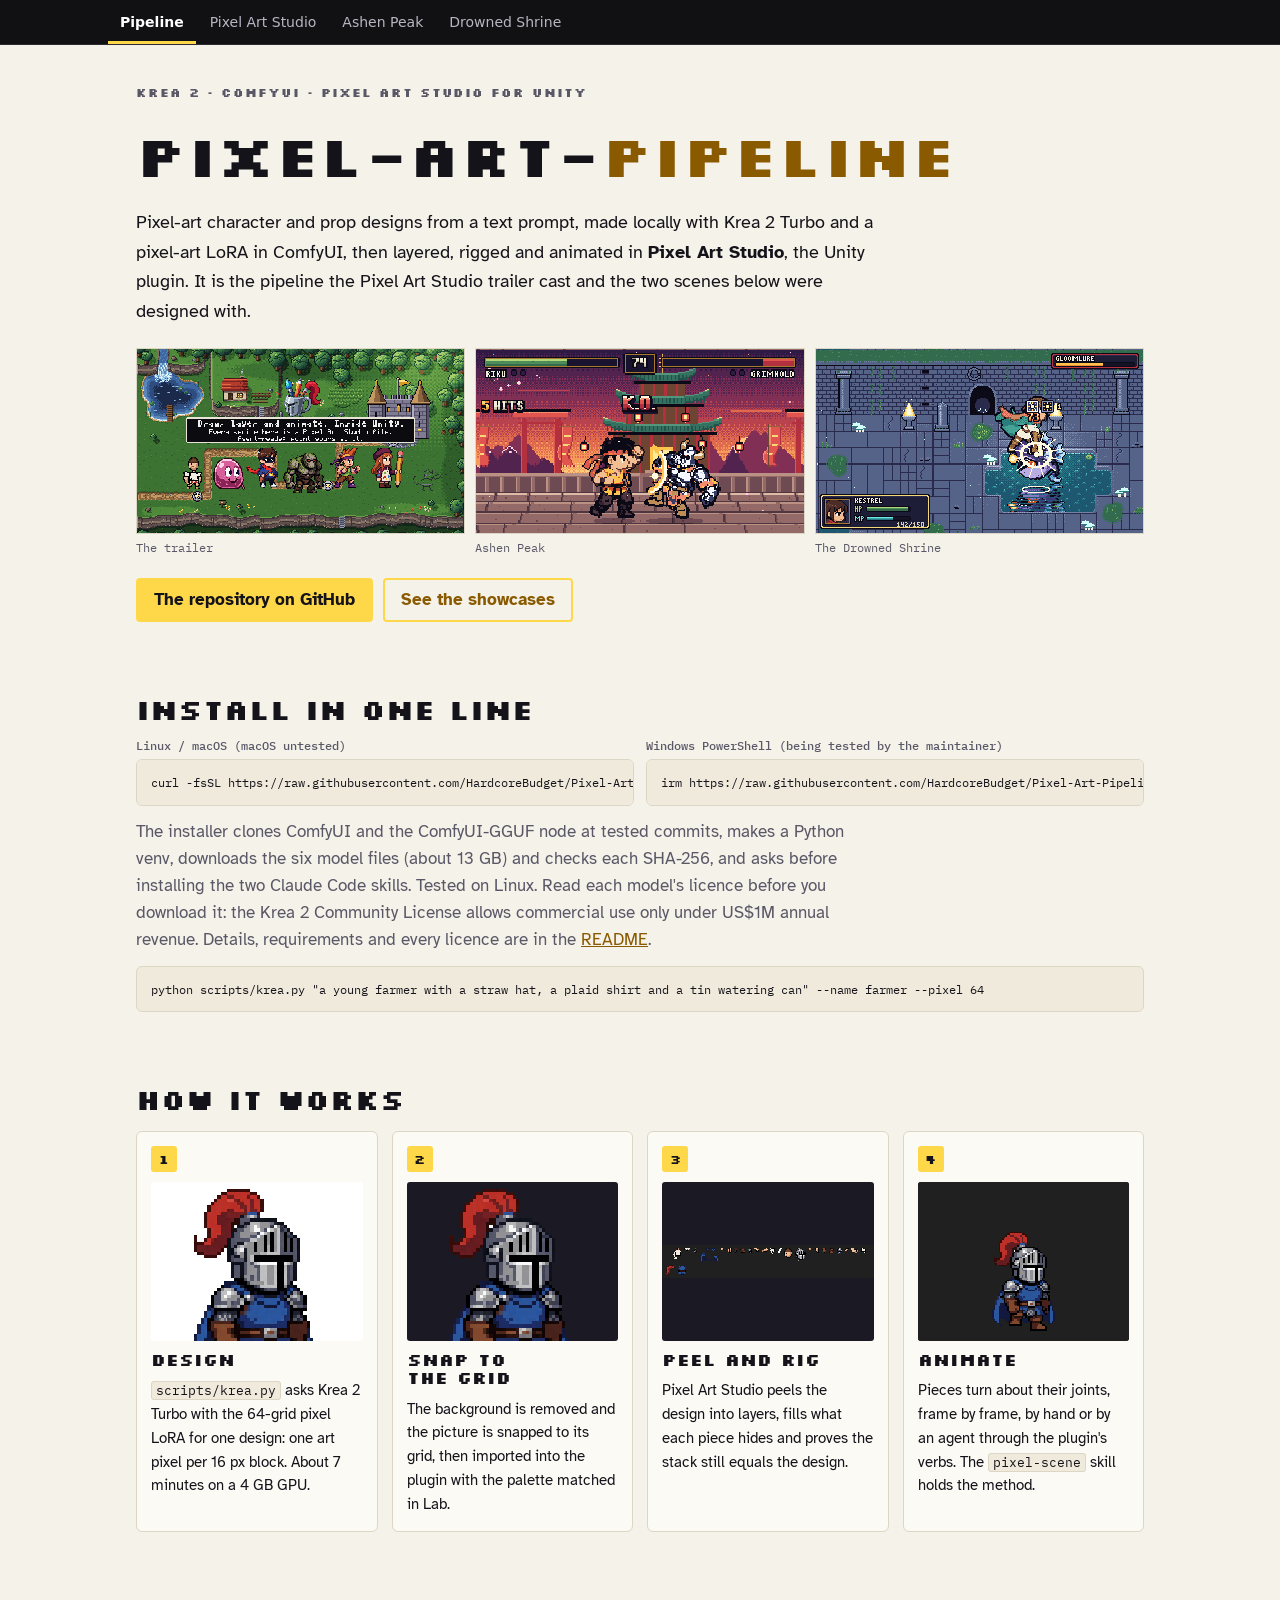
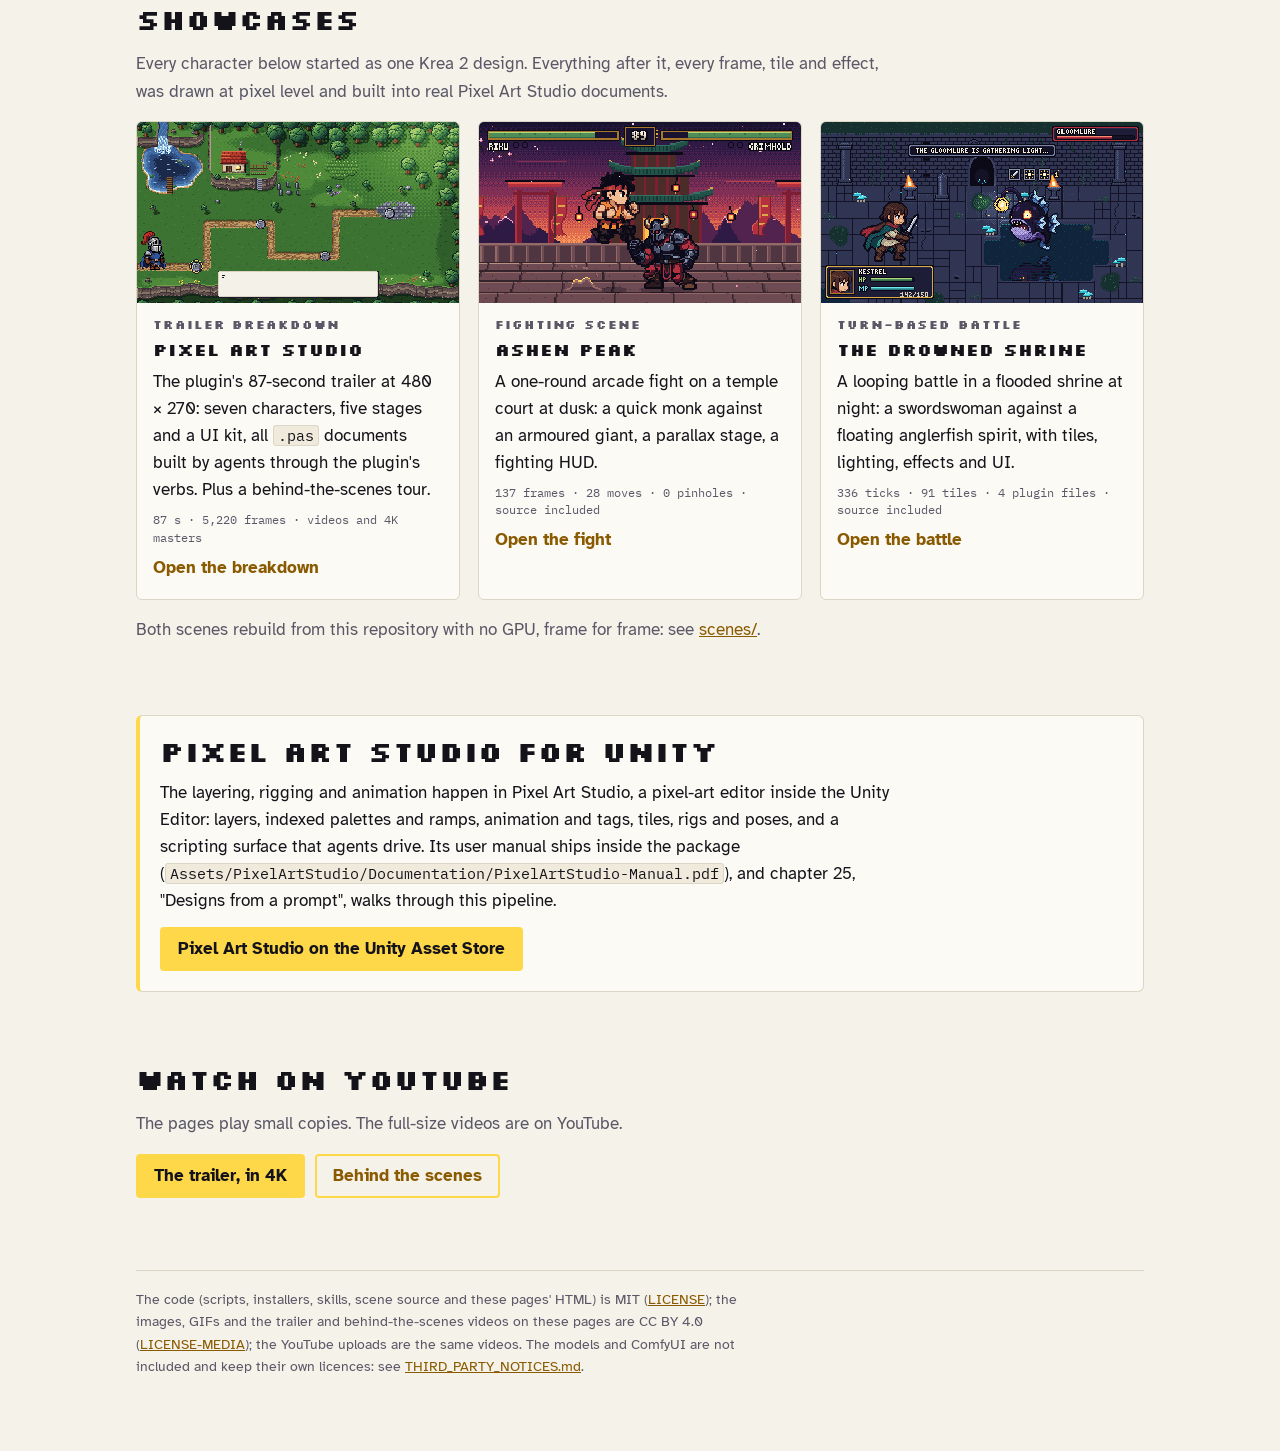
==== docs/index.html @ 782590ef "Pixel Art Pipeline: Krea 2 pixel-art designs for Pixel Art Studio Krea 2 Turbo + the Krea-2-Pixel-Ar" ====
<!doctype html>
<html lang="en">
<head>
<meta charset="utf-8">
<meta name="viewport" content="width=device-width, initial-scale=1">
<title>Pixel-Art-Pipeline</title>
<meta name="description" content="Pixel-art designs from a text prompt with Krea 2 in ComfyUI, and the route into Pixel Art Studio for Unity, with three showcases built through it.">
<link rel="preconnect" href="https://fonts.googleapis.com">
<link rel="preconnect" href="https://fonts.gstatic.com" crossorigin>
<link rel="stylesheet" href="https://fonts.googleapis.com/css2?family=Atkinson+Hyperlegible:wght@400;700&family=IBM+Plex+Mono:wght@400;500&family=Silkscreen:wght@400;700&display=swap">
<style>
:root {
  --bg: #0d0c12; --surface: #16151d; --raise: #1d1c26; --ink: #f2efe6; --muted: #a9a5b6; --line: #2d2b39;
  --accent: #ffd84a; --accent-text: #ffd84a; --on-accent: #0d0c12; --code-bg: #1d1c26;
  --display: "Silkscreen", "Courier New", ui-monospace, monospace;
  --body: "Atkinson Hyperlegible", "Segoe UI", system-ui, sans-serif;
  --mono: "IBM Plex Mono", ui-monospace, "SFMono-Regular", Menlo, Consolas, monospace;
  color-scheme: dark;
}
@media (prefers-color-scheme: light) {
  :root:not([data-theme="dark"]) {
    --bg: #f5f2e9; --surface: #fbfaf5; --raise: #ffffff; --ink: #15131a; --muted: #5a5767; --line: #dcd6c4;
    --accent: #ffd84a; --accent-text: #8a5a00; --on-accent: #15131a; --code-bg: #efeadb; color-scheme: light;
  }
}
:root[data-theme="light"] {
  --bg: #f5f2e9; --surface: #fbfaf5; --raise: #ffffff; --ink: #15131a; --muted: #5a5767; --line: #dcd6c4;
  --accent: #ffd84a; --accent-text: #8a5a00; --on-accent: #15131a; --code-bg: #efeadb; color-scheme: light;
}
* { box-sizing: border-box; }
html { -webkit-text-size-adjust: 100%; }
body { margin: 0; background: var(--bg); color: var(--ink); font: 17px/1.6 var(--body); }
main { max-width: 1040px; margin: 0 auto; padding: 40px 16px 72px; display: flex; flex-direction: column; gap: 72px; }
h1, h2, h3 { font-family: var(--display); font-weight: 700; margin: 0; line-height: 1.1; text-wrap: balance; }
h1 { font-size: clamp(2rem, 7vw, 3.6rem); letter-spacing: 0.01em; }
h1 span { color: var(--accent-text); }
h2 { font-size: clamp(1.3rem, 4vw, 1.75rem); }
h3 { font-size: 1.05rem; }
p { margin: 0; max-width: 68ch; }
a { color: var(--accent-text); }
a:focus-visible, summary:focus-visible { outline: 2px solid var(--accent); outline-offset: 3px; }
.muted { color: var(--muted); }
.eyebrow { font: 700 0.72rem/1.4 var(--display); letter-spacing: 0.08em; text-transform: uppercase; color: var(--muted); margin: 0; }
.stack { display: flex; flex-direction: column; gap: 16px; }
.px { image-rendering: crisp-edges; image-rendering: pixelated; }
img { max-width: 100%; height: auto; display: block; }
code { font: 0.86em/1.4 var(--mono); background: var(--code-bg); border: 1px solid var(--line); padding: 0 4px; border-radius: 3px; overflow-wrap: anywhere; }
pre { margin: 0; background: var(--code-bg); border: 1px solid var(--line); border-radius: 6px; padding: 12px 14px; overflow-x: auto; font: 0.84rem/1.55 var(--mono); }
pre code { background: none; border: 0; padding: 0; overflow-wrap: normal; }

.hero { display: grid; gap: 22px; }
.lede { font-size: 1.15rem; max-width: 62ch; }
.hero-art { display: grid; grid-template-columns: repeat(3, minmax(0, 1fr)); gap: 10px; }
.hero-art figure { margin: 0; display: grid; gap: 6px; }
.hero-art img { width: 100%; background: #000; border: 1px solid var(--line); }
.hero-art figcaption { font: 0.74rem/1.3 var(--mono); color: var(--muted); }
.cta { display: flex; flex-wrap: wrap; gap: 10px; }
.btn { display: inline-flex; align-items: center; min-height: 44px; padding: 0 16px; border-radius: 4px; text-decoration: none; font-weight: 700; border: 2px solid var(--accent); }
.btn.primary { background: var(--accent); color: var(--on-accent); }
.btn.ghost { color: var(--accent-text); }
.btn:hover { filter: brightness(1.08); }

.install { display: grid; gap: 12px; }
.tabs-os { display: grid; grid-template-columns: repeat(auto-fit, minmax(min(100%, 420px), 1fr)); gap: 12px; }
.os { display: grid; gap: 6px; }
.os .label { font: 500 0.78rem/1.3 var(--mono); color: var(--muted); }

.steps { list-style: none; margin: 0; padding: 0; display: grid; grid-template-columns: repeat(auto-fit, minmax(min(100%, 220px), 1fr)); gap: 14px; counter-reset: s; }
.steps li { background: var(--surface); border: 1px solid var(--line); border-radius: 6px; padding: 14px; display: grid; gap: 10px; align-content: start; counter-increment: s; }
.steps li::before { content: counter(s); font: 700 0.8rem/1 var(--display); color: var(--on-accent); background: var(--accent); width: 26px; height: 26px; display: grid; place-items: center; border-radius: 3px; }
.steps .art { background: #fff; border-radius: 3px; display: grid; place-items: center; aspect-ratio: 4 / 3; overflow: hidden; }
.steps .art.dark { background: #1b1a24; }
.steps .art img { width: 100%; height: 100%; object-fit: contain; }
.steps p { font-size: 0.93rem; }

.cards { display: grid; grid-template-columns: repeat(auto-fit, minmax(min(100%, 300px), 1fr)); gap: 18px; }
.card { background: var(--surface); border: 1px solid var(--line); border-radius: 6px; overflow: hidden; display: grid; grid-template-rows: auto 1fr; text-decoration: none; color: inherit; }
.card:hover { border-color: var(--accent); }
.card:focus-visible { outline: 2px solid var(--accent); outline-offset: 3px; }
.card img { width: 100%; aspect-ratio: 16 / 9; object-fit: cover; background: #000; }
.card .body { padding: 14px 16px 18px; display: grid; gap: 8px; align-content: start; }
.card .facts { font: 0.76rem/1.4 var(--mono); color: var(--muted); }
.card .go { font-weight: 700; color: var(--accent-text); }

.plugin { background: var(--surface); border: 1px solid var(--line); border-left: 4px solid var(--accent); border-radius: 6px; padding: 20px; display: grid; gap: 12px; }
footer { border-top: 1px solid var(--line); padding-top: 18px; font-size: 0.88rem; color: var(--muted); display: grid; gap: 8px; }
@media (max-width: 560px) {
  body { font-size: 16px; }
  .hero-art { grid-template-columns: 1fr 1fr; }
  .hero-art figure:first-child { grid-column: 1 / -1; }
}
</style>
<link rel="stylesheet" href="assets/site-tabs.css">
</head>
<body>
<a class="site-skip" href="#content">Skip to content</a>
<nav class="site-tabs" aria-label="Site">
  <ul>
    <li><a href="index.html" aria-current="page">Pipeline</a></li>
    <li><a href="pixel-art-studio/index.html">Pixel Art Studio</a></li>
    <li><a href="ashen-peak/index.html">Ashen Peak</a></li>
    <li><a href="drowned-shrine/index.html">Drowned Shrine</a></li>
  </ul>
</nav>

<main id="content">
  <header class="hero">
    <p class="eyebrow">Krea 2 &middot; ComfyUI &middot; Pixel Art Studio for Unity</p>
    <h1>Pixel-Art-<span>Pipeline</span></h1>
    <p class="lede">Pixel-art character and prop designs from a text prompt, made locally with Krea 2 Turbo and a pixel-art
      LoRA in ComfyUI, then layered, rigged and animated in <strong>Pixel Art Studio</strong>, the Unity plugin. It is the
      pipeline the Pixel Art Studio trailer cast and the two scenes below were designed with.</p>
    <div class="hero-art">
      <figure><img class="px" src="pixel-art-studio/media/poster.png" width="480" height="270" alt="The Pixel Art Studio trailer's title frame"><figcaption>The trailer</figcaption></figure>
      <figure><img class="px" src="ashen-peak/media/key_302.png" width="256" height="144" alt="Ashen Peak: Riku's flaming uppercut lands the K.O."><figcaption>Ashen Peak</figcaption></figure>
      <figure><img class="px" src="drowned-shrine/media/key_225.png" width="320" height="180" alt="The Drowned Shrine: Kestrel's Dawn Cleave sunburst"><figcaption>The Drowned Shrine</figcaption></figure>
    </div>
    <div class="cta">
      <a class="btn primary" href="https://github.com/HardcoreBudget/Pixel-Art-Pipeline">The repository on GitHub</a>
      <a class="btn ghost" href="#showcases">See the showcases</a>
    </div>
  </header>

  <section class="install" aria-labelledby="h-install">
    <h2 id="h-install">Install in one line</h2>
    <div class="tabs-os">
      <div class="os"><span class="label">Linux / macOS (macOS untested)</span>
        <pre><code>curl -fsSL https://raw.githubusercontent.com/HardcoreBudget/Pixel-Art-Pipeline/main/install.sh | bash</code></pre></div>
      <div class="os"><span class="label">Windows PowerShell (being tested by the maintainer)</span>
        <pre><code>irm https://raw.githubusercontent.com/HardcoreBudget/Pixel-Art-Pipeline/main/install.ps1 | iex</code></pre></div>
    </div>
    <p class="muted">The installer clones ComfyUI and the ComfyUI-GGUF node at tested commits, makes a Python venv, downloads
      the six model files (about 13 GB) and checks each SHA-256, and asks before installing the two Claude Code skills.
      Tested on Linux. Read each model's licence before you download it: the Krea 2
      Community License allows commercial use only under US$1M annual revenue. Details, requirements and every licence are
      in the <a href="https://github.com/HardcoreBudget/Pixel-Art-Pipeline#readme">README</a>.</p>
    <pre><code>python scripts/krea.py "a young farmer with a straw hat, a plaid shirt and a tin watering can" --name farmer --pixel 64</code></pre>
  </section>

  <section class="stack" aria-labelledby="h-how">
    <h2 id="h-how">How it works</h2>
    <ol class="steps">
      <li><div class="art"><img class="px" src="pixel-art-studio/media/cast/sir-stacks-design.png" width="256" height="256" loading="lazy" alt="Sir Stacks as Krea 2 drew him"></div>
        <h3>Design</h3><p><code>scripts/krea.py</code> asks Krea 2 Turbo with the 64-grid pixel LoRA for one design: one art pixel per 16 px block. About 7 minutes on a 4 GB GPU.</p></li>
      <li><div class="art dark"><img class="px" src="pixel-art-studio/media/cast/sir-stacks-grid6.png" loading="lazy" alt="Sir Stacks on the 64 grid"></div>
        <h3>Snap to the grid</h3><p>The background is removed and the picture is snapped to its grid, then imported into the plugin with the palette matched in Lab.</p></li>
      <li><div class="art dark"><img class="px" src="pixel-art-studio/media/cast/sir-stacks-pieces.png" loading="lazy" alt="Sir Stacks peeled into layers"></div>
        <h3>Peel and rig</h3><p>Pixel Art Studio peels the design into layers, fills what each piece hides and proves the stack still equals the design.</p></li>
      <li><div class="art dark"><img class="px" src="pixel-art-studio/media/cast/sir-stacks-walk.gif" loading="lazy" alt="Sir Stacks walking"></div>
        <h3>Animate</h3><p>Pieces turn about their joints, frame by frame, by hand or by an agent through the plugin's verbs. The <code>pixel-scene</code> skill holds the method.</p></li>
    </ol>
  </section>

  <section class="stack" id="showcases" aria-labelledby="h-showcases">
    <h2 id="h-showcases">Showcases</h2>
    <p class="muted">Every character below started as one Krea 2 design. Everything after it, every frame, tile and effect,
      was drawn at pixel level and built into real Pixel Art Studio documents.</p>
    <div class="cards">
      <a class="card" href="pixel-art-studio/index.html">
        <img class="px" src="pixel-art-studio/media/scenes/intro-f120.png" loading="lazy" alt="A frame from the trailer's intro">
        <div class="body"><p class="eyebrow">Trailer breakdown</p><h3>Pixel Art Studio</h3>
          <p>The plugin's 87-second trailer at 480 &times; 270: seven characters, five stages and a UI kit, all <code>.pas</code> documents built by agents through the plugin's verbs. Plus a behind-the-scenes tour.</p>
          <span class="facts">87 s &middot; 5,220 frames &middot; videos and 4K masters</span><span class="go">Open the breakdown</span></div>
      </a>
      <a class="card" href="ashen-peak/index.html">
        <img class="px" src="ashen-peak/media/key_124.png" loading="lazy" alt="Ashen Peak: Riku jumps the shockwave">
        <div class="body"><p class="eyebrow">Fighting scene</p><h3>Ashen Peak</h3>
          <p>A one-round arcade fight on a temple court at dusk: a quick monk against an armoured giant, a parallax stage, a fighting HUD.</p>
          <span class="facts">137 frames &middot; 28 moves &middot; 0 pinholes &middot; source included</span><span class="go">Open the fight</span></div>
      </a>
      <a class="card" href="drowned-shrine/index.html">
        <img class="px" src="drowned-shrine/media/key_150.png" loading="lazy" alt="The Drowned Shrine: the Gloomlure charges under three locks">
        <div class="body"><p class="eyebrow">Turn-based battle</p><h3>The Drowned Shrine</h3>
          <p>A looping battle in a flooded shrine at night: a swordswoman against a floating anglerfish spirit, with tiles, lighting, effects and UI.</p>
          <span class="facts">336 ticks &middot; 91 tiles &middot; 4 plugin files &middot; source included</span><span class="go">Open the battle</span></div>
      </a>
    </div>
    <p class="muted">Both scenes rebuild from this repository with no GPU, frame for frame: see
      <a href="https://github.com/HardcoreBudget/Pixel-Art-Pipeline/tree/main/scenes">scenes/</a>.</p>
  </section>

  <section class="plugin" aria-labelledby="h-plugin">
    <h2 id="h-plugin">Pixel Art Studio for Unity</h2>
    <p>The layering, rigging and animation happen in Pixel Art Studio, a pixel-art editor inside the Unity Editor: layers,
      indexed palettes and ramps, animation and tags, tiles, rigs and poses, and a scripting surface that agents drive.
      Its user manual ships inside the package
      (<code>Assets/PixelArtStudio/Documentation/PixelArtStudio-Manual.pdf</code>), and chapter 25, "Designs from a
      prompt", walks through this pipeline.</p>
    <div class="cta">
      <!-- Asset Store preview link (package in review); swap for the public listing URL once it is live -->
      <a class="btn primary" href="https://assetstore.unity.com/preview/415748/1510320">Pixel Art Studio on the Unity Asset Store</a>
    </div>
  </section>

  <section class="stack" aria-labelledby="h-watch">
    <h2 id="h-watch">Watch on YouTube</h2>
    <p class="muted">The pages play small copies. The full-size videos are on YouTube.</p>
    <div class="cta">
      <a class="btn primary" href="https://youtu.be/kO9-EMmBzIY">The trailer, in 4K</a>
      <a class="btn ghost" href="https://youtu.be/6D3o98zsSJg">Behind the scenes</a>
    </div>
  </section>

  <footer>
    <p>The code (scripts, installers, skills, scene source and these pages' HTML) is MIT
      (<a href="https://github.com/HardcoreBudget/Pixel-Art-Pipeline/blob/main/LICENSE">LICENSE</a>); the images, GIFs and the trailer and
      behind-the-scenes videos on these pages are CC BY 4.0
      (<a href="https://github.com/HardcoreBudget/Pixel-Art-Pipeline/blob/main/LICENSE-MEDIA">LICENSE-MEDIA</a>); the YouTube uploads are the same videos. The models and ComfyUI are
      not included and keep their own licences: see
      <a href="https://github.com/HardcoreBudget/Pixel-Art-Pipeline/blob/main/THIRD_PARTY_NOTICES.md">THIRD_PARTY_NOTICES.md</a>.</p>
  </footer>
</main>
</body>
</html>
---- docs/assets/site-tabs.css ----
/* The shared site tab bar. Neutral on purpose: the same dark strip on every page and in both colour schemes, so it
   sits above each showcase's own theme without restyling it. Everything is scoped to .site-tabs. */
.site-skip {
  position: absolute; left: 8px; top: -64px; z-index: 100;
  padding: 10px 14px; background: #f2f0ea; color: #111114; border-radius: 4px;
  font: 600 14px/1.2 system-ui, -apple-system, "Segoe UI", sans-serif; text-decoration: none;
}
.site-skip:focus { top: 8px; outline: 2px solid #ffd84a; outline-offset: 2px; }
.site-tabs {
  background: #111114; border-bottom: 1px solid #2c2b33; color: #e9e6df;
  font: 500 14px/1.2 system-ui, -apple-system, "Segoe UI", sans-serif;
  margin: 0; padding: 0;
}
/* the trailer page pads <body> sideways; reach the edges anyway */
body.site-body-padded .site-tabs { margin-inline: -16px; }
.site-tabs ul {
  list-style: none; margin: 0 auto; padding: 0 8px; max-width: 1080px;
  display: flex; gap: 2px; overflow-x: auto; scrollbar-width: none; -webkit-overflow-scrolling: touch;
}
.site-tabs ul::-webkit-scrollbar { display: none; }
.site-tabs li { flex: none; margin: 0; padding: 0; }
.site-tabs a {
  display: flex; align-items: center; min-height: 44px; padding: 0 12px;
  color: #b9b6c2; text-decoration: none; white-space: nowrap;
  border-bottom: 3px solid transparent; border-top: 3px solid transparent;
}
.site-tabs a:hover { color: #ffffff; border-bottom-color: #5b5868; }
.site-tabs a[aria-current="page"] { color: #ffffff; font-weight: 700; border-bottom-color: #ffd84a; }
.site-tabs a:focus-visible { outline: 2px solid #ffd84a; outline-offset: -4px; border-radius: 2px; }
.site-tabs .site-brand { color: #ffd84a; font-weight: 700; letter-spacing: 0.02em; }
@media (prefers-reduced-motion: reduce) { .site-tabs * { transition: none !important; } }
/* narrow screens: wrap instead of hiding the last tab behind a sideways scroll */
@media (max-width: 520px) {
  .site-tabs ul { flex-wrap: wrap; overflow-x: visible; padding: 2px 4px; }
  .site-tabs a { min-height: 40px; padding: 0 9px; font-size: 13.5px; }
}
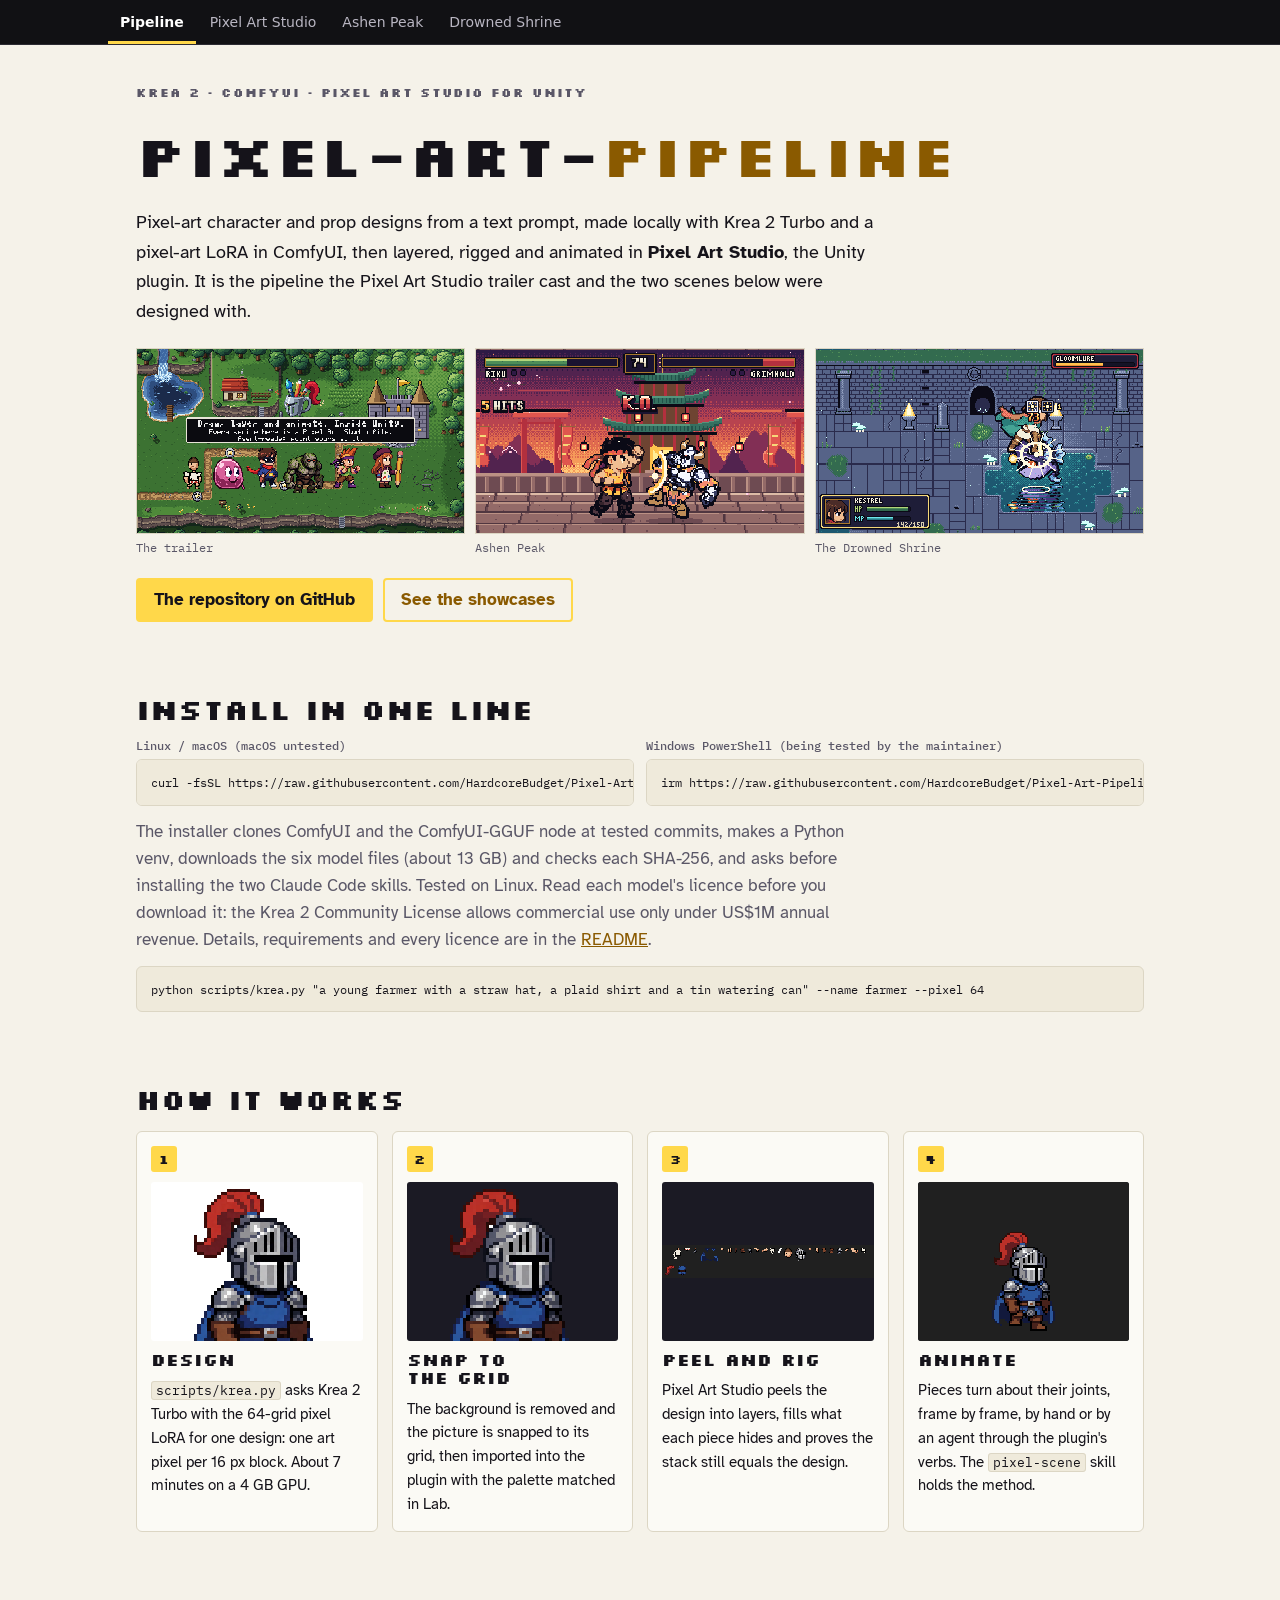
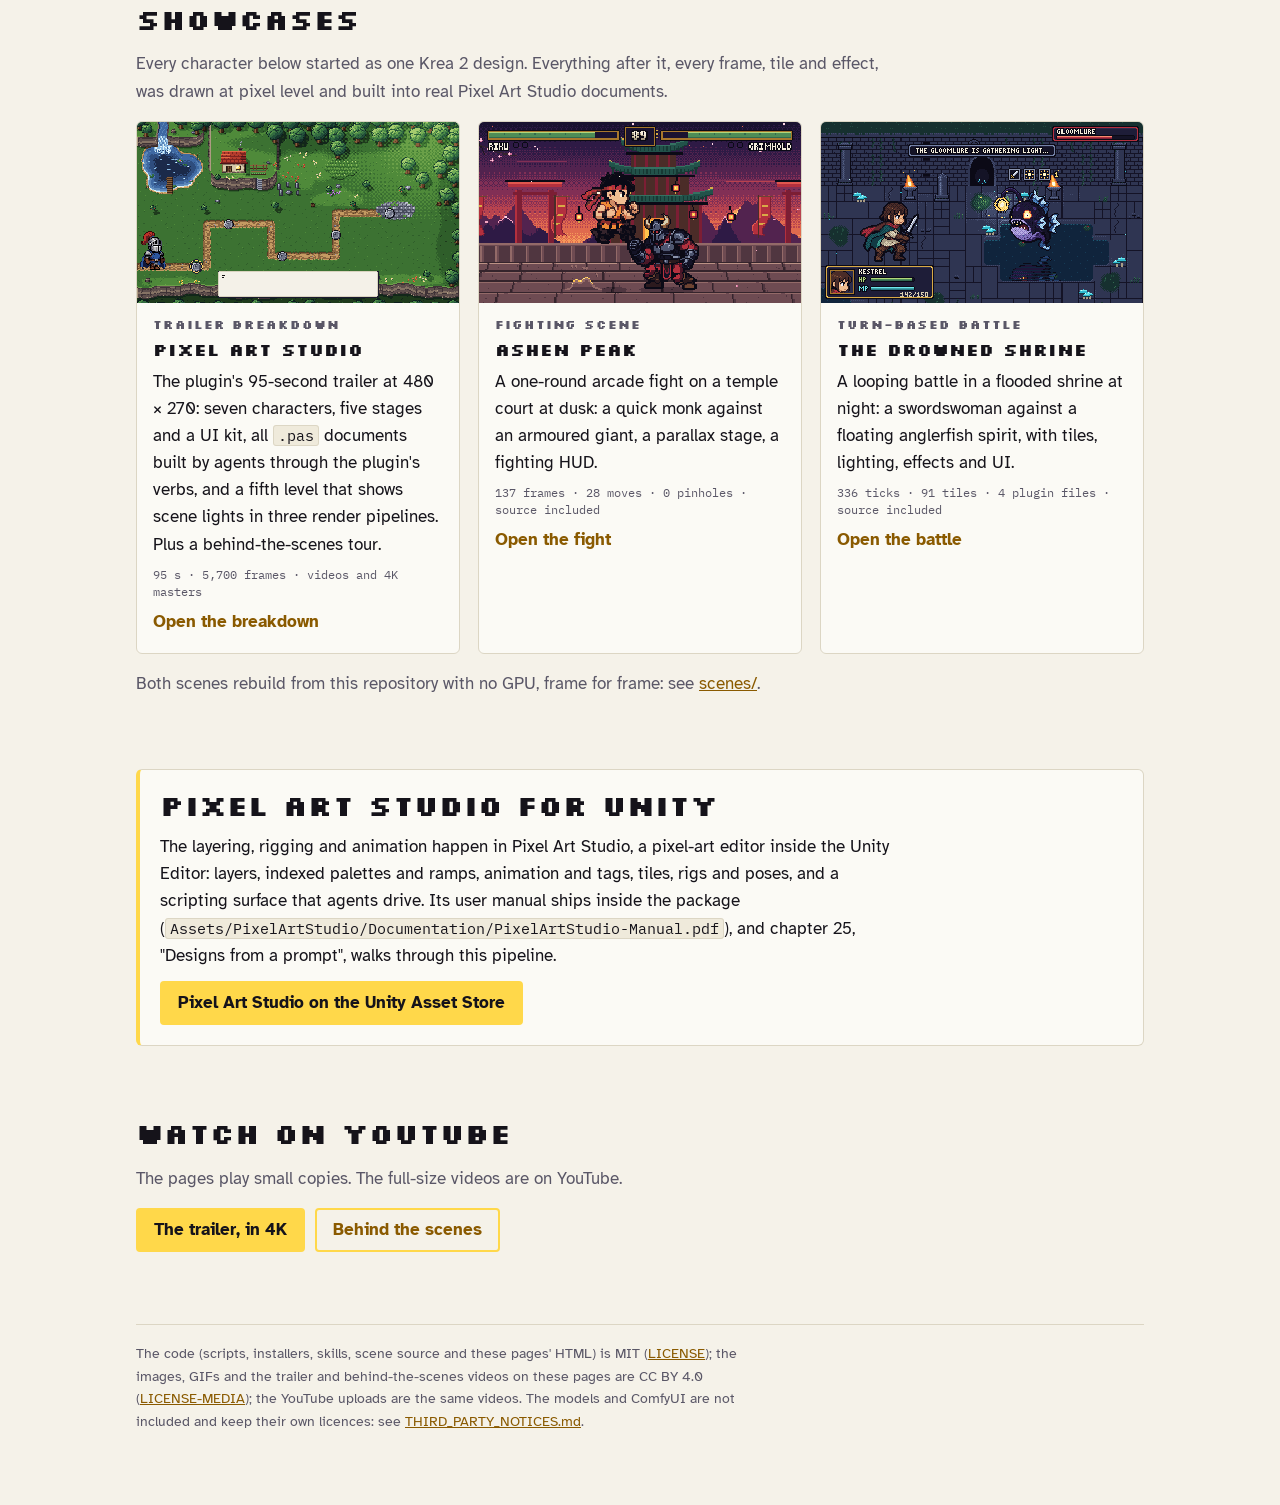
==== commit 973e9d98: "Update the Pixel Art Studio trailer page for the 1.2 trailer and behind-the-scenes video The trailer" ====
--- a/docs/index.html
+++ b/docs/index.html
@@ -159,8 +159,8 @@
       <a class="card" href="pixel-art-studio/index.html">
         <img class="px" src="pixel-art-studio/media/scenes/intro-f120.png" loading="lazy" alt="A frame from the trailer's intro">
         <div class="body"><p class="eyebrow">Trailer breakdown</p><h3>Pixel Art Studio</h3>
-          <p>The plugin's 87-second trailer at 480 &times; 270: seven characters, five stages and a UI kit, all <code>.pas</code> documents built by agents through the plugin's verbs. Plus a behind-the-scenes tour.</p>
-          <span class="facts">87 s &middot; 5,220 frames &middot; videos and 4K masters</span><span class="go">Open the breakdown</span></div>
+          <p>The plugin's 95-second trailer at 480 &times; 270: seven characters, five stages and a UI kit, all <code>.pas</code> documents built by agents through the plugin's verbs, and a fifth level that shows scene lights in three render pipelines. Plus a behind-the-scenes tour.</p>
+          <span class="facts">95 s &middot; 5,700 frames &middot; videos and 4K masters</span><span class="go">Open the breakdown</span></div>
       </a>
       <a class="card" href="ashen-peak/index.html">
         <img class="px" src="ashen-peak/media/key_124.png" loading="lazy" alt="Ashen Peak: Riku jumps the shockwave">
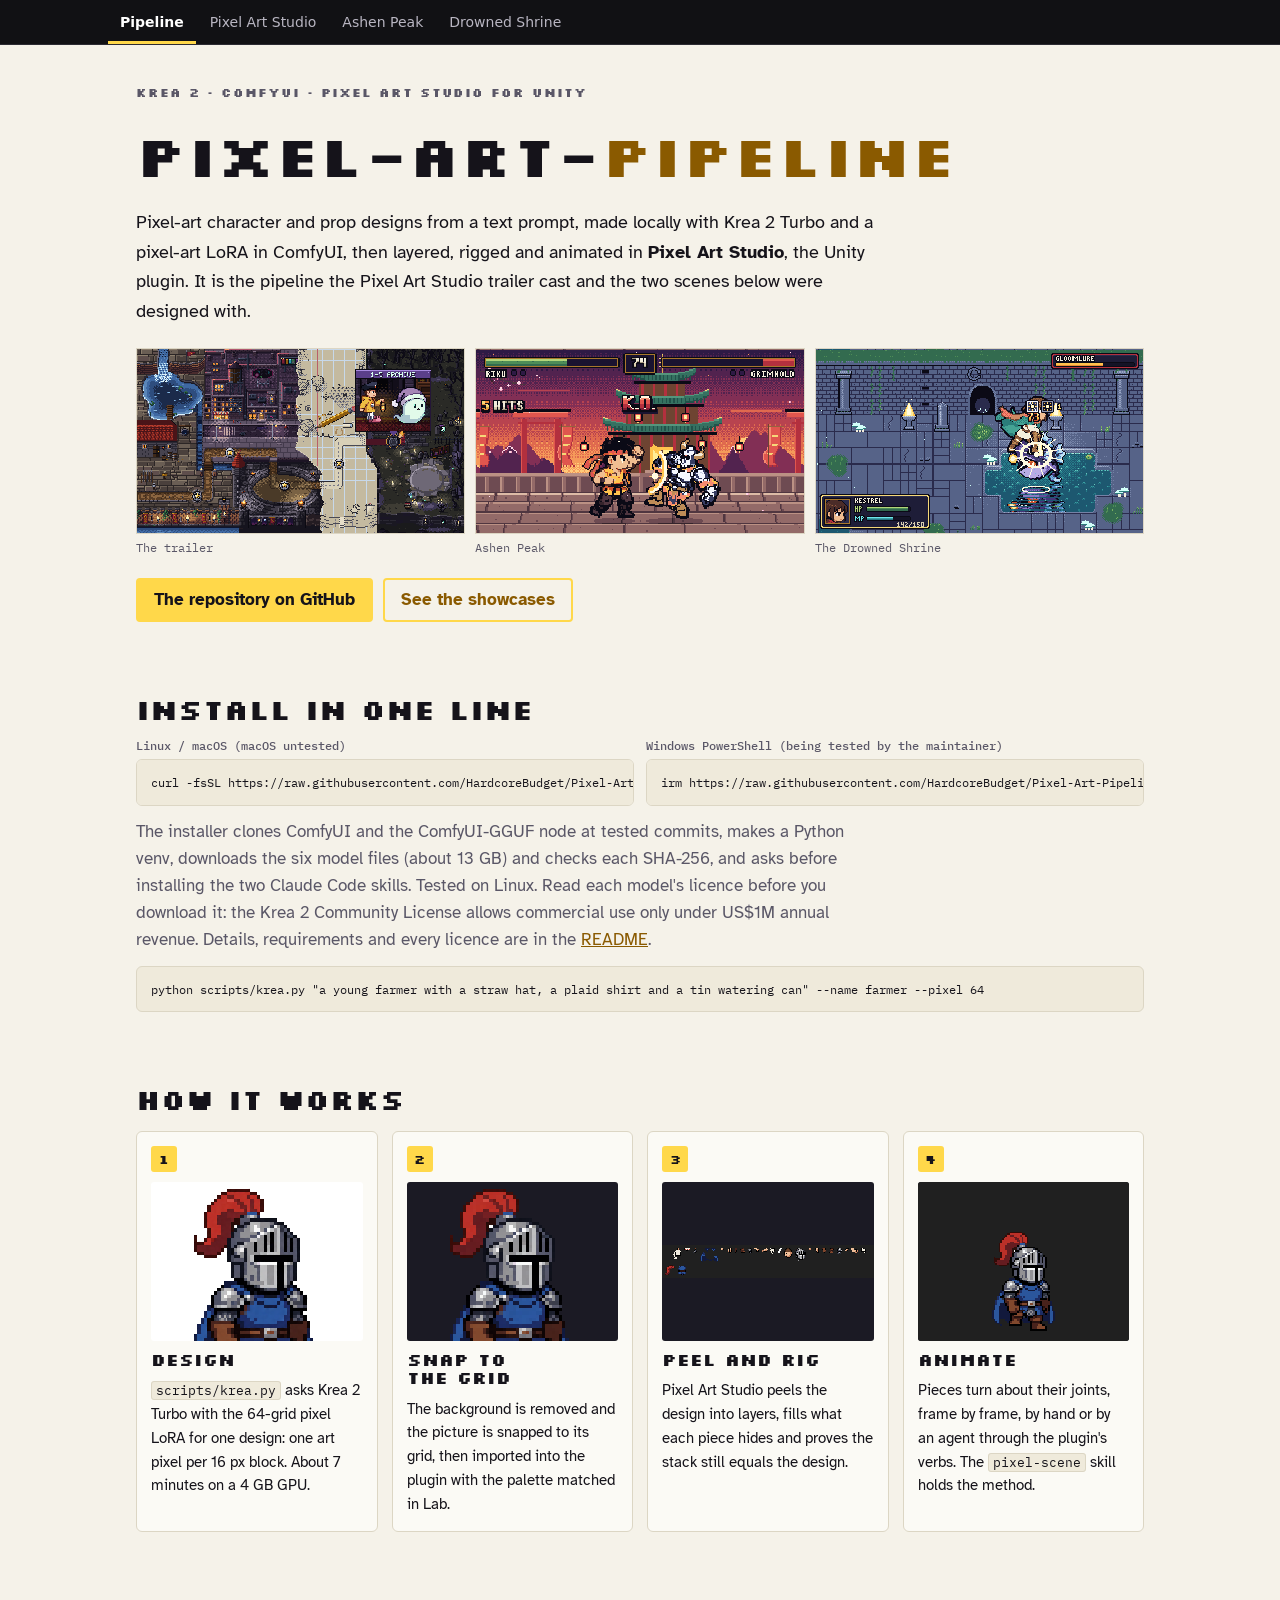
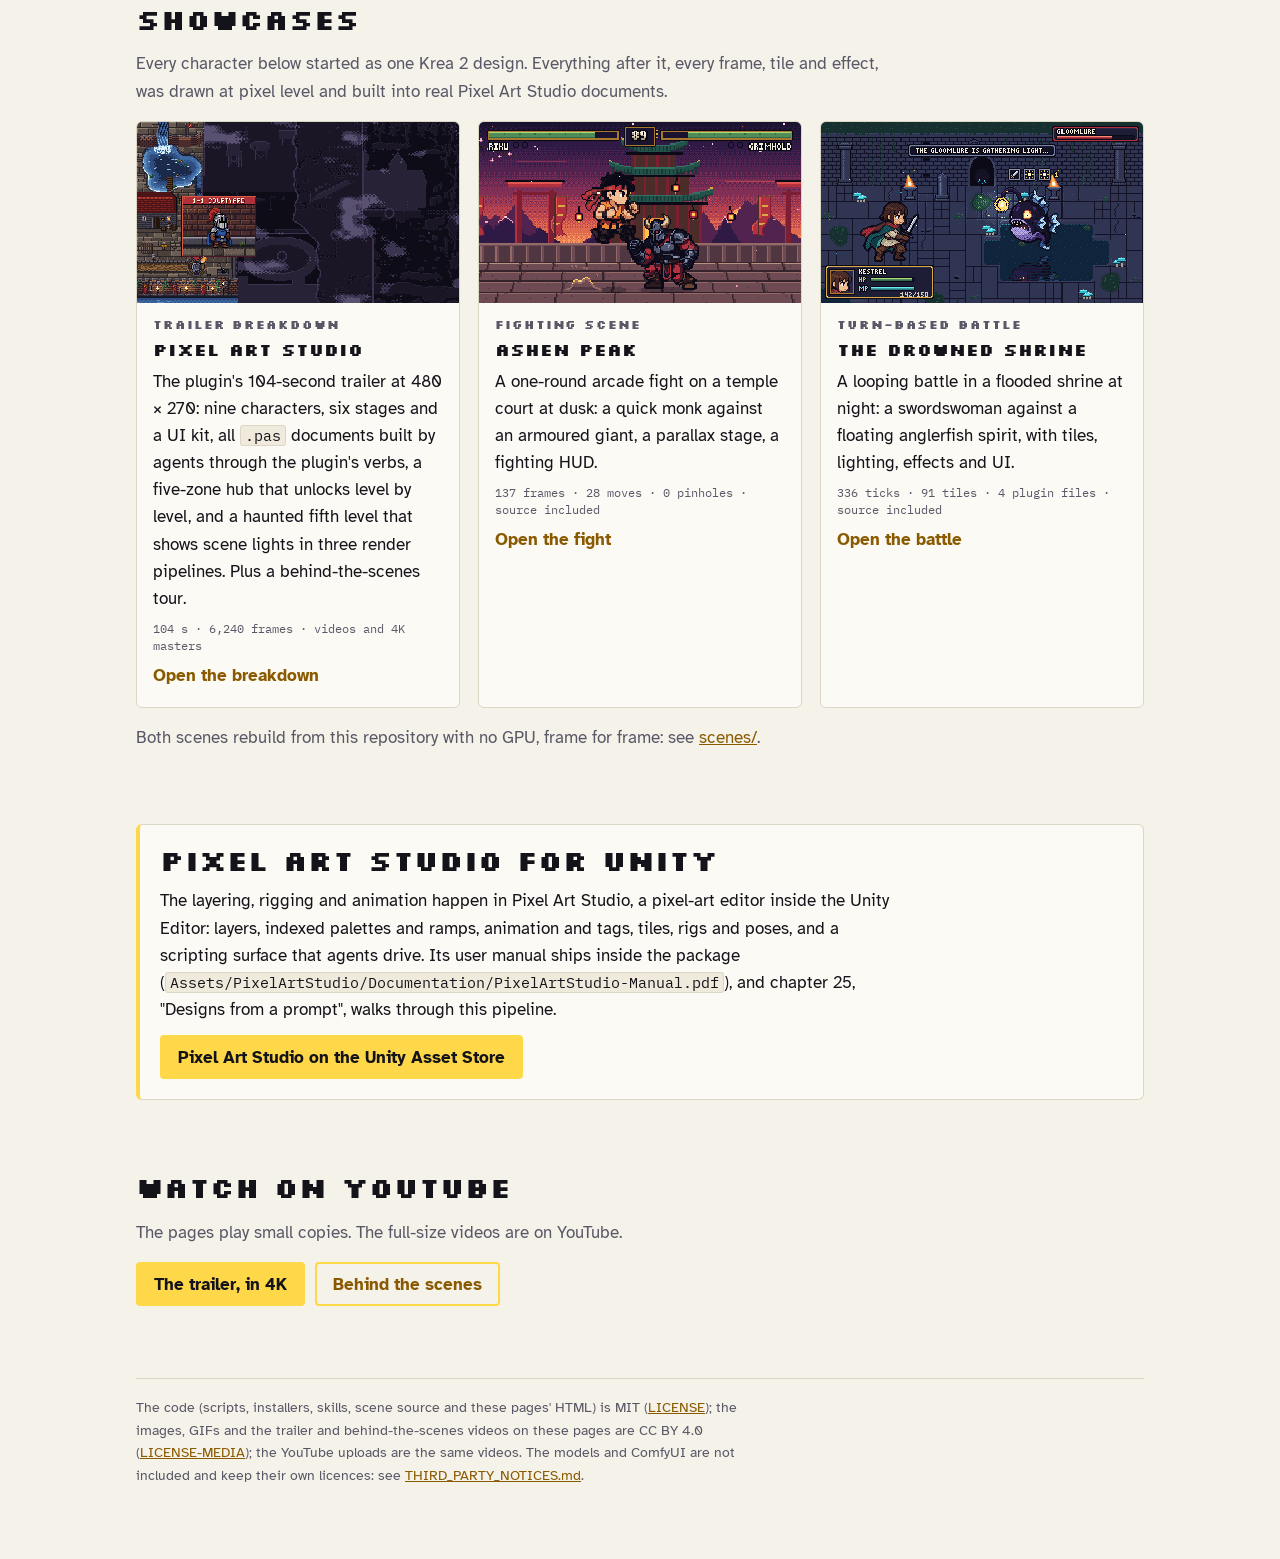
==== commit d6e5c6d3: "Update the Pixel Art Studio page for the 104 s trailer: unlocking five-zone hub, level 1-5 in the Ar" ====
--- a/docs/index.html
+++ b/docs/index.html
@@ -157,10 +157,10 @@
       was drawn at pixel level and built into real Pixel Art Studio documents.</p>
     <div class="cards">
       <a class="card" href="pixel-art-studio/index.html">
-        <img class="px" src="pixel-art-studio/media/scenes/intro-f120.png" loading="lazy" alt="A frame from the trailer's intro">
+        <img class="px" src="pixel-art-studio/media/scenes/intro-f330.png" loading="lazy" alt="A frame from the trailer's intro">
         <div class="body"><p class="eyebrow">Trailer breakdown</p><h3>Pixel Art Studio</h3>
-          <p>The plugin's 95-second trailer at 480 &times; 270: seven characters, five stages and a UI kit, all <code>.pas</code> documents built by agents through the plugin's verbs, and a fifth level that shows scene lights in three render pipelines. Plus a behind-the-scenes tour.</p>
-          <span class="facts">95 s &middot; 5,700 frames &middot; videos and 4K masters</span><span class="go">Open the breakdown</span></div>
+          <p>The plugin's 104-second trailer at 480 &times; 270: nine characters, six stages and a UI kit, all <code>.pas</code> documents built by agents through the plugin's verbs, a five-zone hub that unlocks level by level, and a haunted fifth level that shows scene lights in three render pipelines. Plus a behind-the-scenes tour.</p>
+          <span class="facts">104 s &middot; 6,240 frames &middot; videos and 4K masters</span><span class="go">Open the breakdown</span></div>
       </a>
       <a class="card" href="ashen-peak/index.html">
         <img class="px" src="ashen-peak/media/key_124.png" loading="lazy" alt="Ashen Peak: Riku jumps the shockwave">
@@ -196,8 +196,8 @@
     <h2 id="h-watch">Watch on YouTube</h2>
     <p class="muted">The pages play small copies. The full-size videos are on YouTube.</p>
     <div class="cta">
-      <a class="btn primary" href="https://youtu.be/kO9-EMmBzIY">The trailer, in 4K</a>
-      <a class="btn ghost" href="https://youtu.be/6D3o98zsSJg">Behind the scenes</a>
+      <a class="btn primary" href="https://youtu.be/WxdEQH4bKfU">The trailer, in 4K</a>
+      <a class="btn ghost" href="https://youtu.be/r_fc4_3jlh4">Behind the scenes</a>
     </div>
   </section>
 
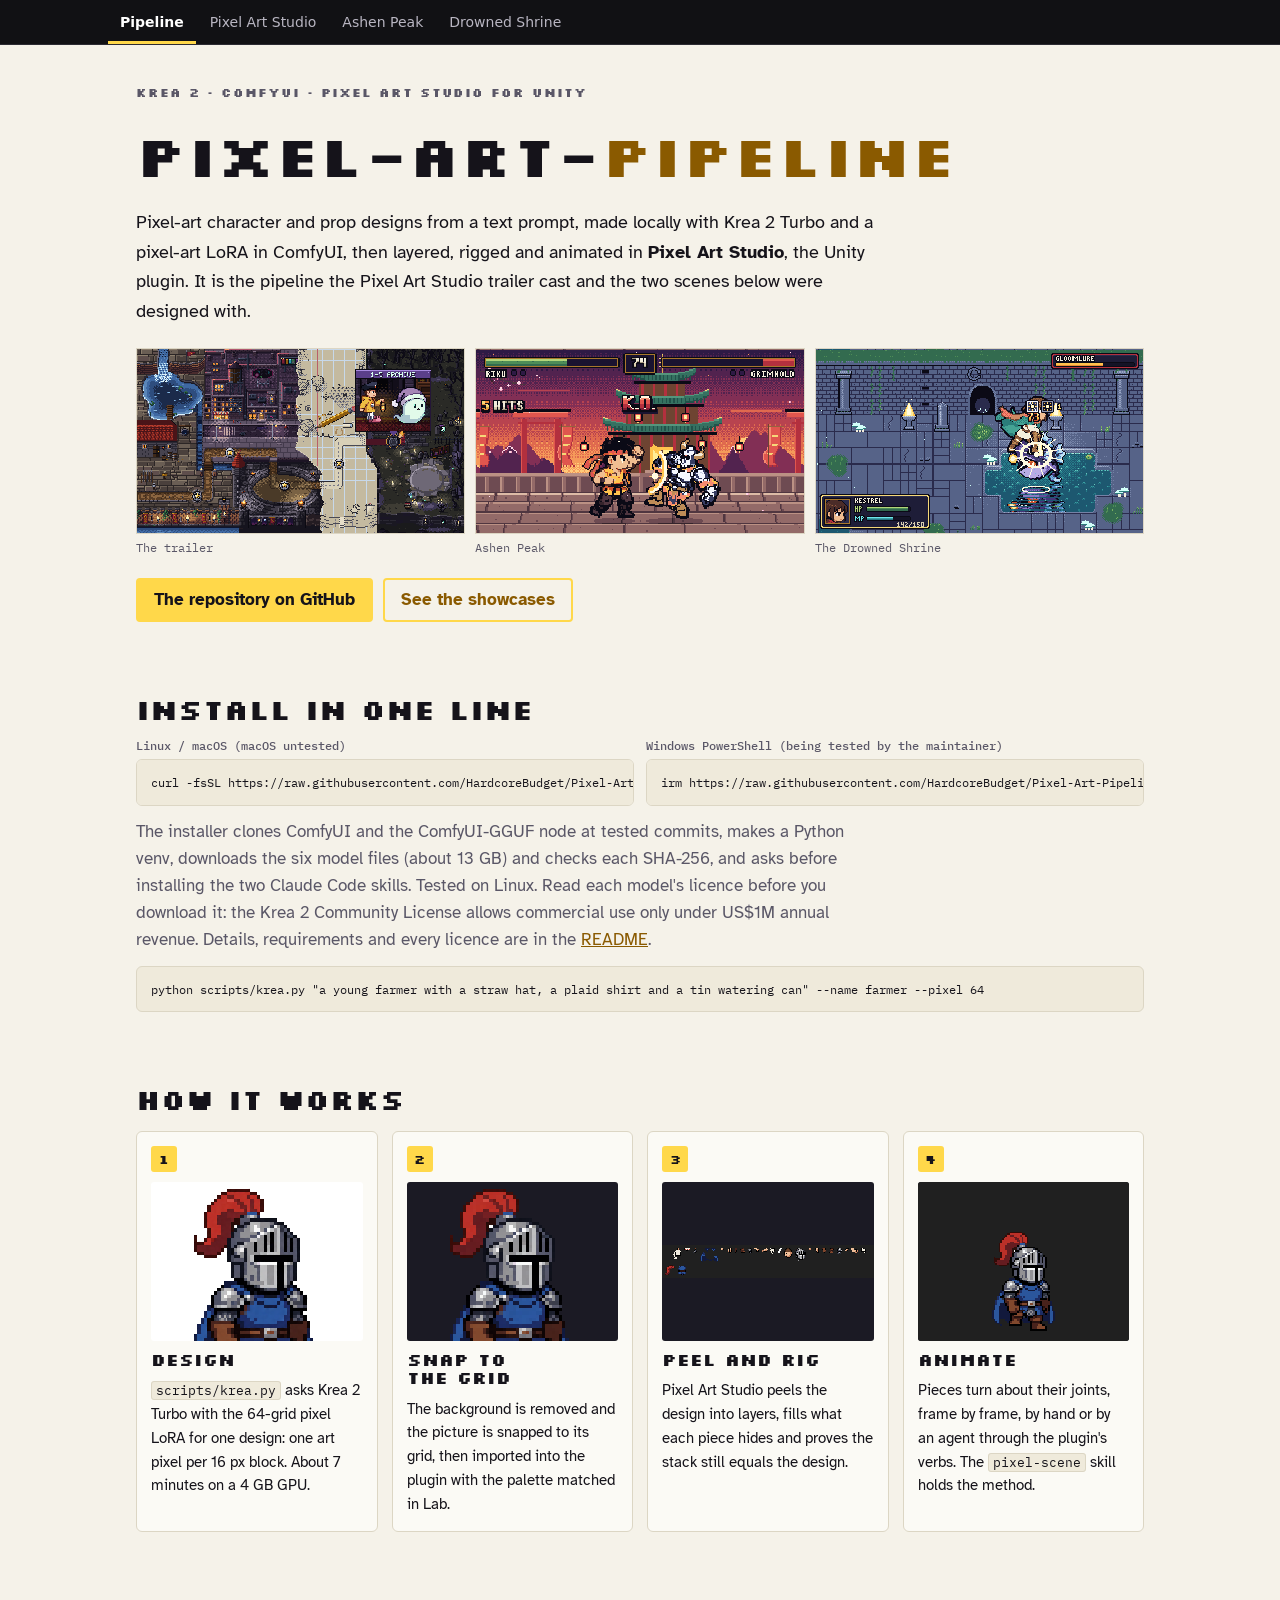
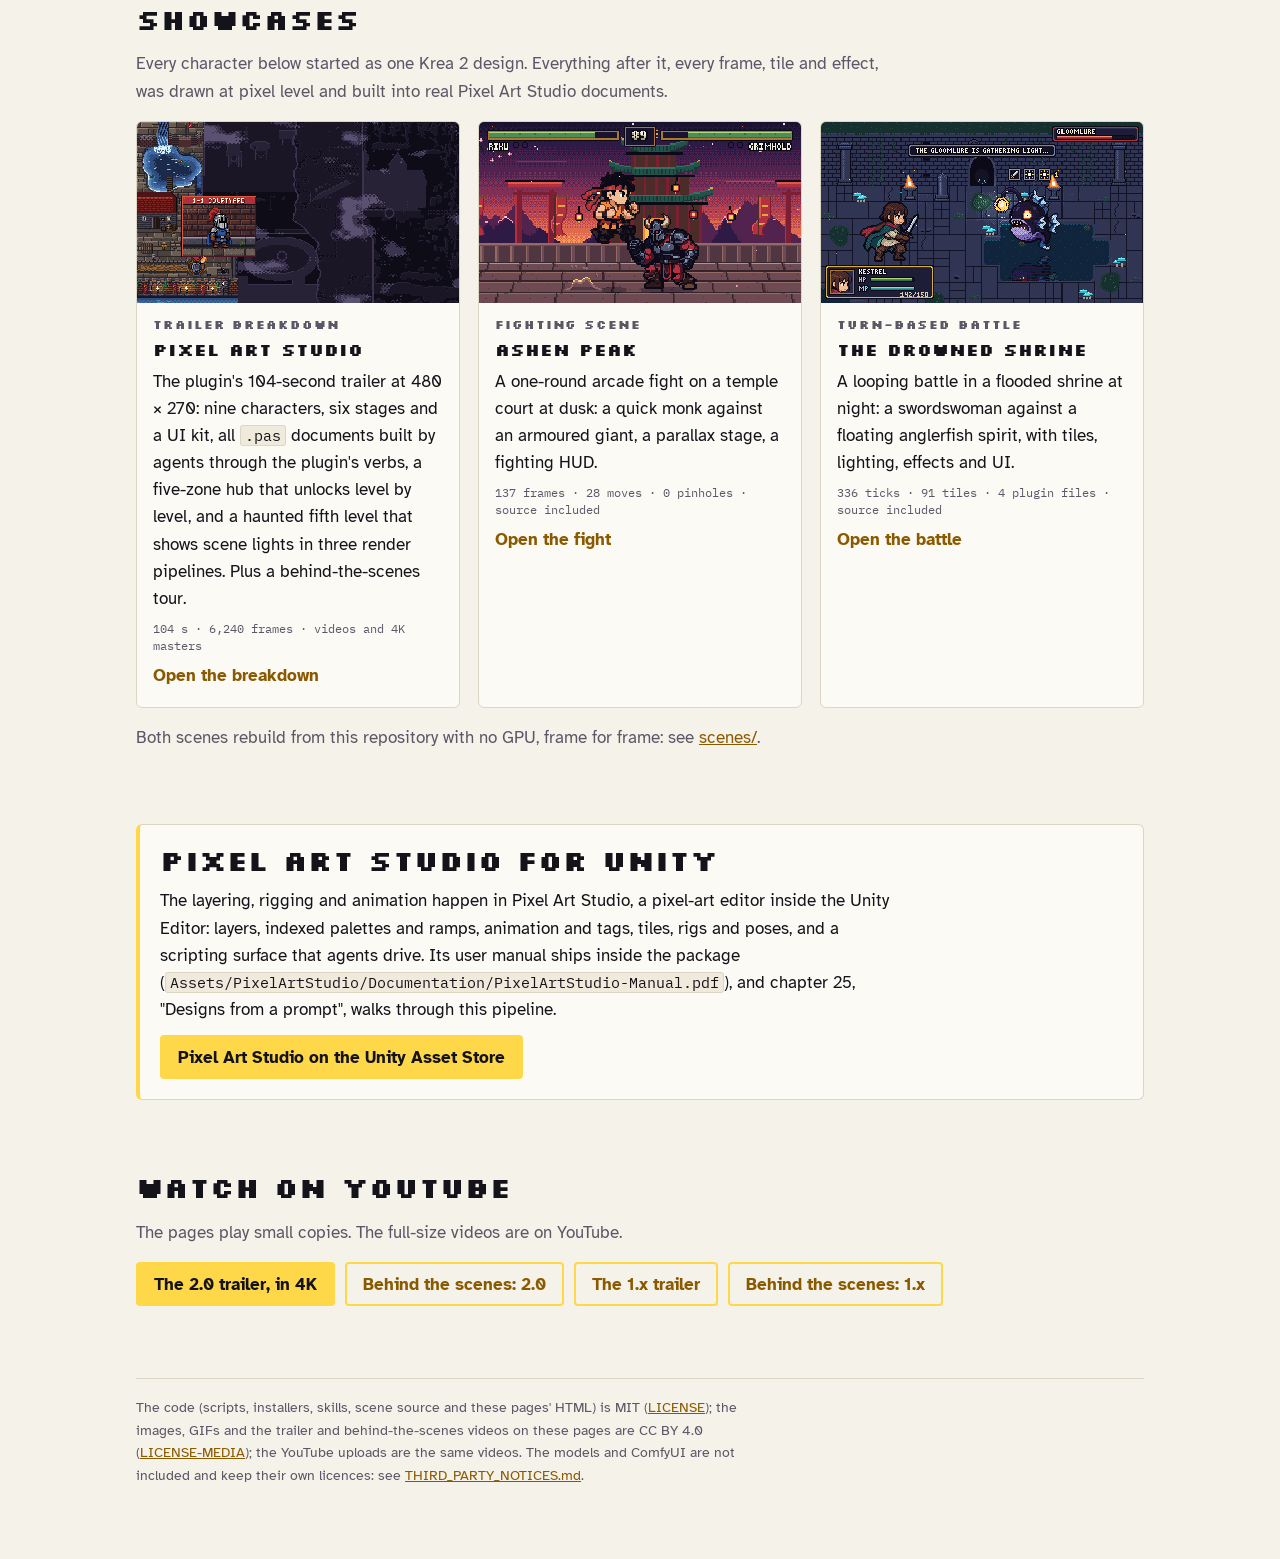
==== commit 68d3bb3a: "docs: the 2.0 trailer and behind-the-scenes on YouTube" ====
--- a/docs/index.html
+++ b/docs/index.html
@@ -196,8 +196,10 @@
     <h2 id="h-watch">Watch on YouTube</h2>
     <p class="muted">The pages play small copies. The full-size videos are on YouTube.</p>
     <div class="cta">
-      <a class="btn primary" href="https://youtu.be/WxdEQH4bKfU">The trailer, in 4K</a>
-      <a class="btn ghost" href="https://youtu.be/r_fc4_3jlh4">Behind the scenes</a>
+      <a class="btn primary" href="https://youtu.be/yWymEUt1rBo">The 2.0 trailer, in 4K</a>
+      <a class="btn ghost" href="https://youtu.be/EIyiS7JrDjE">Behind the scenes: 2.0</a>
+      <a class="btn ghost" href="https://youtu.be/WxdEQH4bKfU">The 1.x trailer</a>
+      <a class="btn ghost" href="https://youtu.be/r_fc4_3jlh4">Behind the scenes: 1.x</a>
     </div>
   </section>
 
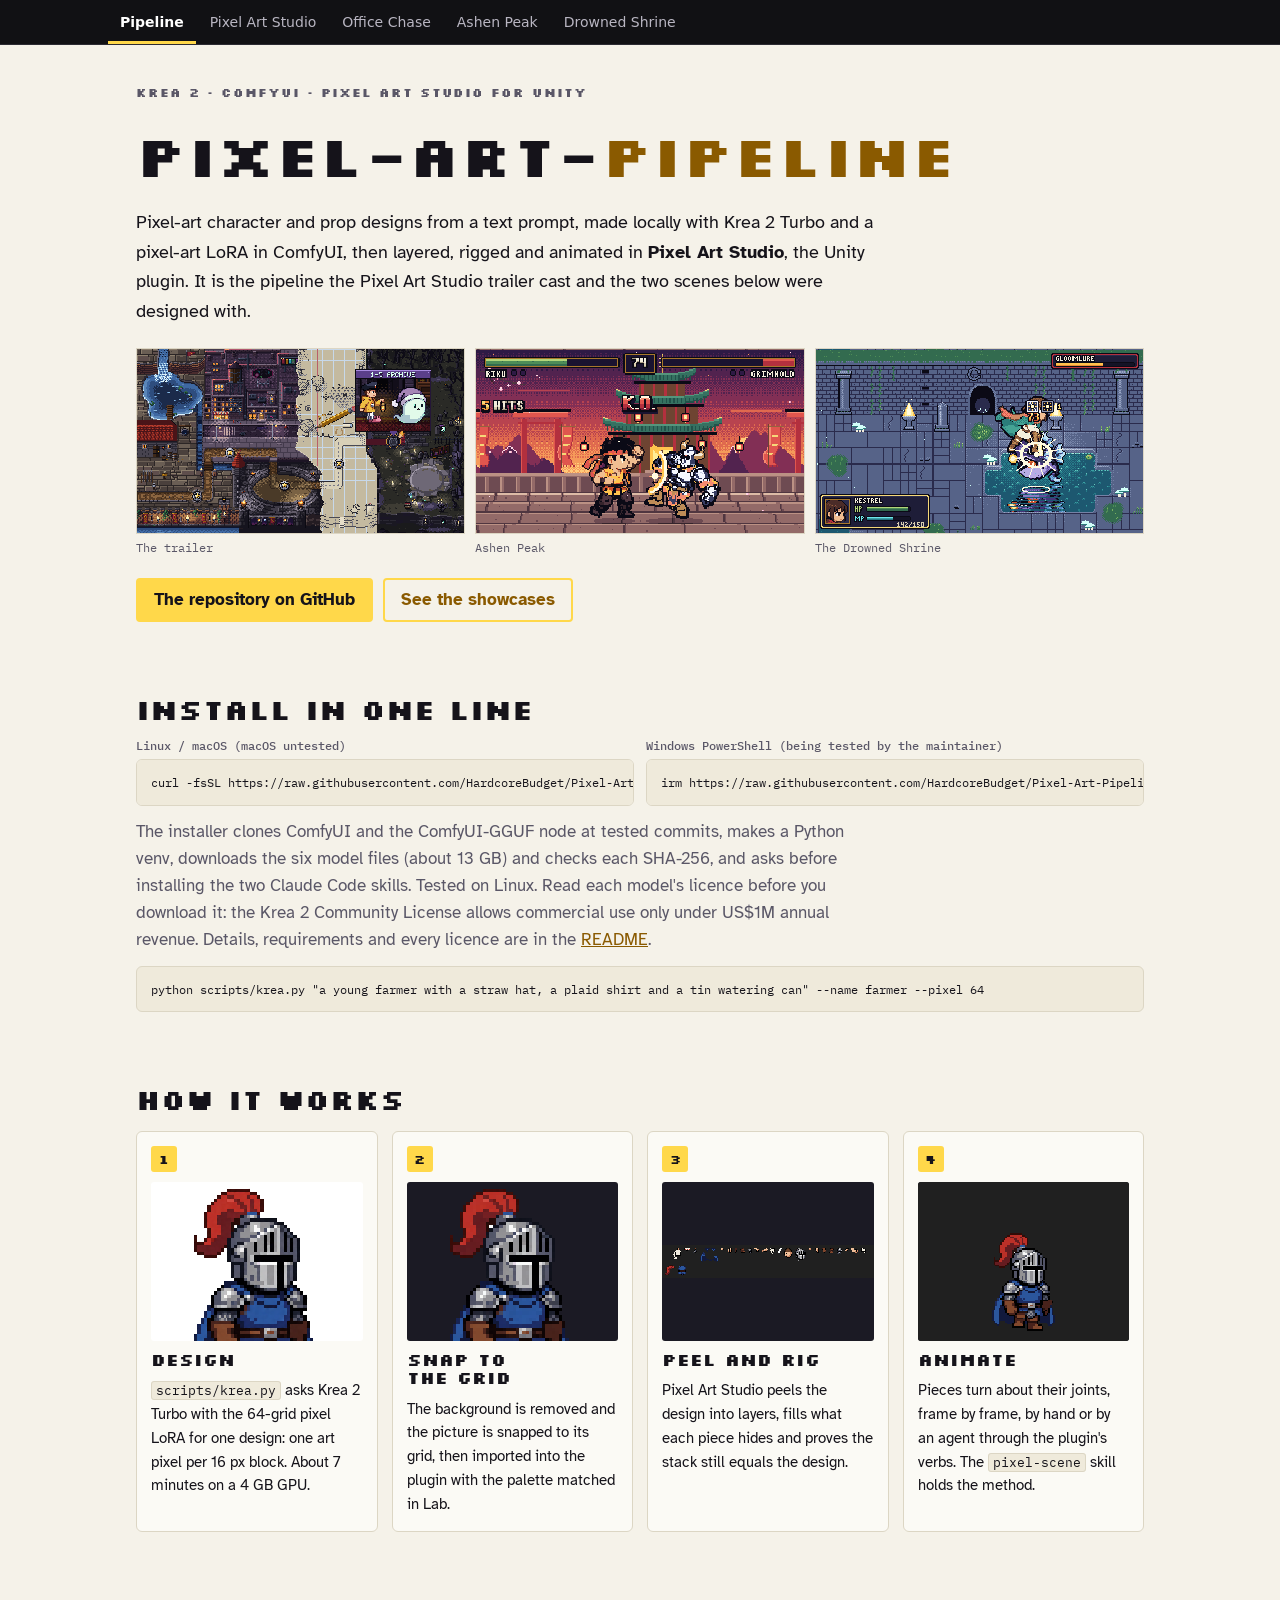
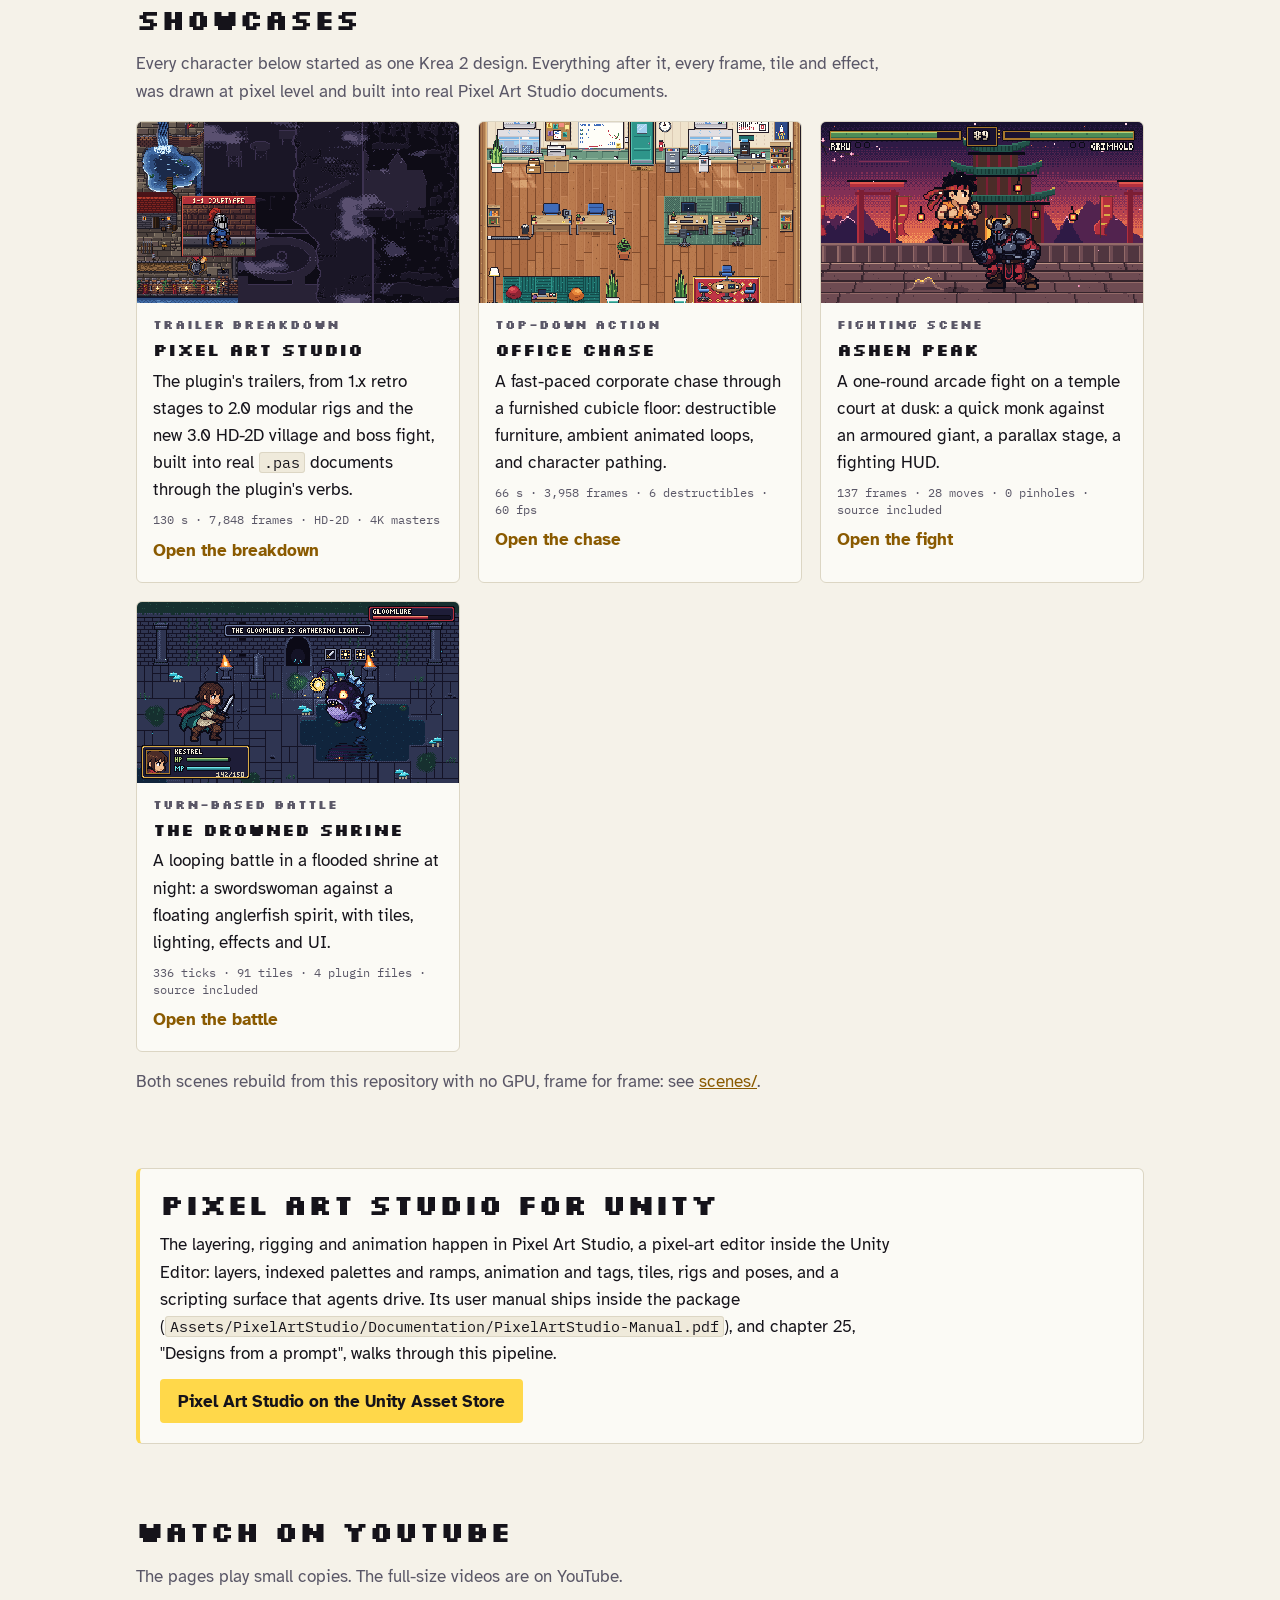
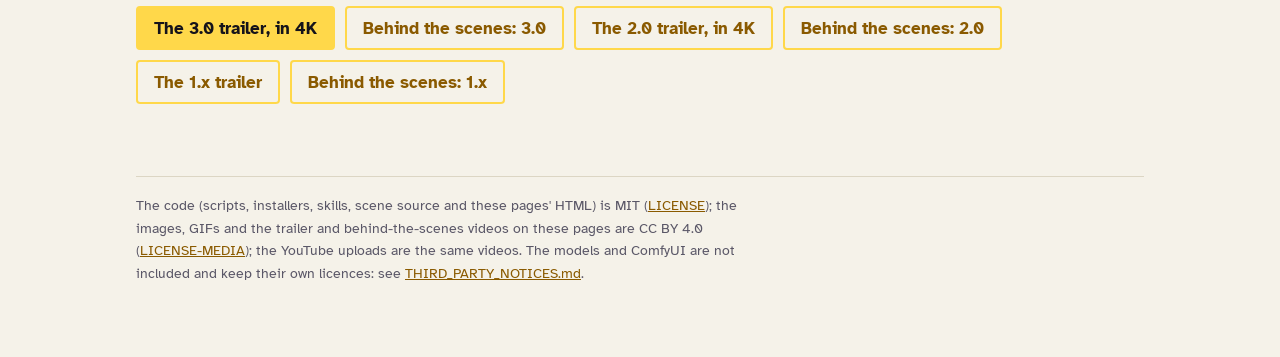
==== commit ecaee89d: "feat(docs): add release 3.0 trailer breakdown with YouTube embeds and Office Chase showcase" ====
--- a/docs/index.html
+++ b/docs/index.html
@@ -98,6 +98,7 @@
   <ul>
     <li><a href="index.html" aria-current="page">Pipeline</a></li>
     <li><a href="pixel-art-studio/index.html">Pixel Art Studio</a></li>
+    <li><a href="office-chase/index.html">Office Chase</a></li>
     <li><a href="ashen-peak/index.html">Ashen Peak</a></li>
     <li><a href="drowned-shrine/index.html">Drowned Shrine</a></li>
   </ul>
@@ -159,8 +160,14 @@
       <a class="card" href="pixel-art-studio/index.html">
         <img class="px" src="pixel-art-studio/media/scenes/intro-f330.png" loading="lazy" alt="A frame from the trailer's intro">
         <div class="body"><p class="eyebrow">Trailer breakdown</p><h3>Pixel Art Studio</h3>
-          <p>The plugin's 104-second trailer at 480 &times; 270: nine characters, six stages and a UI kit, all <code>.pas</code> documents built by agents through the plugin's verbs, a five-zone hub that unlocks level by level, and a haunted fifth level that shows scene lights in three render pipelines. Plus a behind-the-scenes tour.</p>
-          <span class="facts">104 s &middot; 6,240 frames &middot; videos and 4K masters</span><span class="go">Open the breakdown</span></div>
+          <p>The plugin's trailers, from 1.x retro stages to 2.0 modular rigs and the new 3.0 HD-2D village and boss fight, built into real <code>.pas</code> documents through the plugin's verbs.</p>
+          <span class="facts">130 s &middot; 7,848 frames &middot; HD-2D &middot; 4K masters</span><span class="go">Open the breakdown</span></div>
+      </a>
+      <a class="card" href="office-chase/index.html">
+        <img class="px" src="office-chase/media/overview.png" loading="lazy" alt="Office Chase: top-down office breakdown">
+        <div class="body"><p class="eyebrow">Top-down action</p><h3>Office Chase</h3>
+          <p>A fast-paced corporate chase through a furnished cubicle floor: destructible furniture, ambient animated loops, and character pathing.</p>
+          <span class="facts">66 s &middot; 3,958 frames &middot; 6 destructibles &middot; 60 fps</span><span class="go">Open the chase</span></div>
       </a>
       <a class="card" href="ashen-peak/index.html">
         <img class="px" src="ashen-peak/media/key_124.png" loading="lazy" alt="Ashen Peak: Riku jumps the shockwave">
@@ -196,7 +203,9 @@
     <h2 id="h-watch">Watch on YouTube</h2>
     <p class="muted">The pages play small copies. The full-size videos are on YouTube.</p>
     <div class="cta">
-      <a class="btn primary" href="https://youtu.be/yWymEUt1rBo">The 2.0 trailer, in 4K</a>
+      <a class="btn primary" href="https://youtu.be/aBeEblpDx5o">The 3.0 trailer, in 4K</a>
+      <a class="btn ghost" href="https://youtu.be/tiVeYGVkB3s">Behind the scenes: 3.0</a>
+      <a class="btn ghost" href="https://youtu.be/yWymEUt1rBo">The 2.0 trailer, in 4K</a>
       <a class="btn ghost" href="https://youtu.be/EIyiS7JrDjE">Behind the scenes: 2.0</a>
       <a class="btn ghost" href="https://youtu.be/WxdEQH4bKfU">The 1.x trailer</a>
       <a class="btn ghost" href="https://youtu.be/r_fc4_3jlh4">Behind the scenes: 1.x</a>
